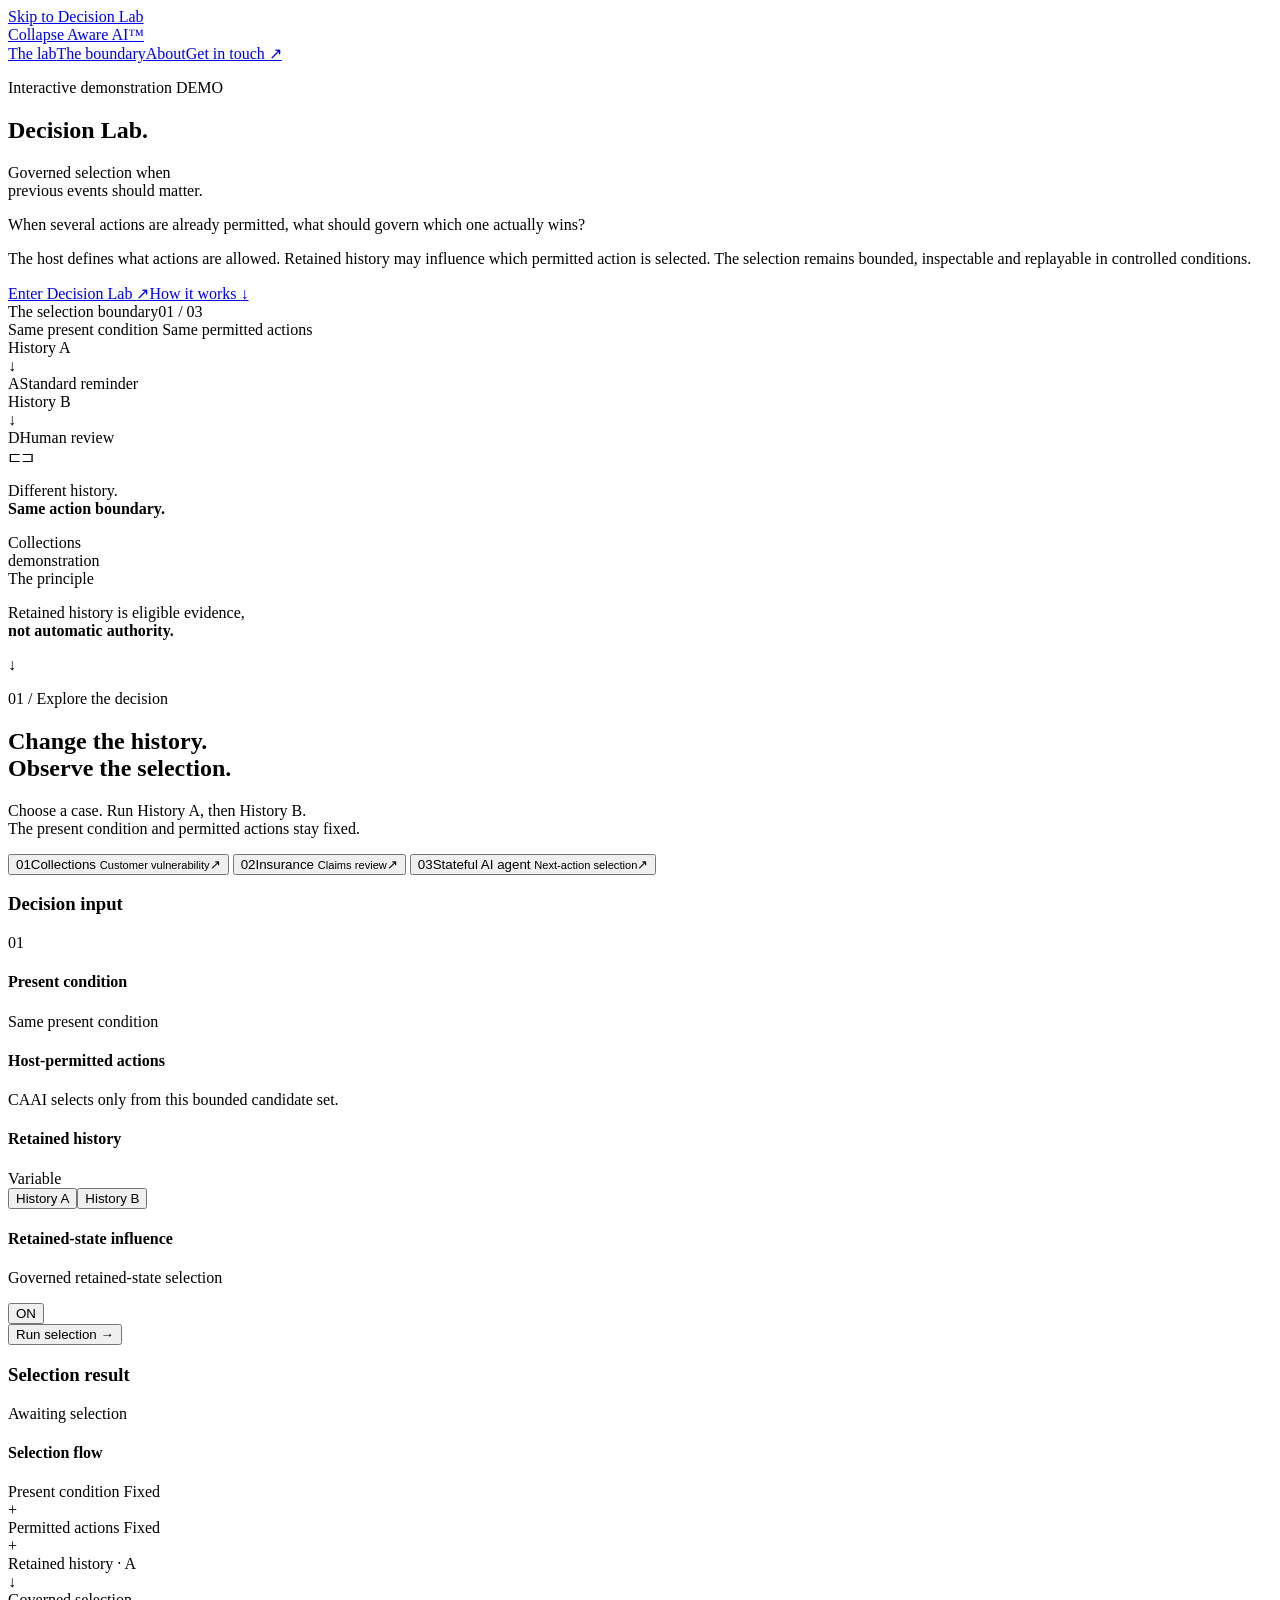
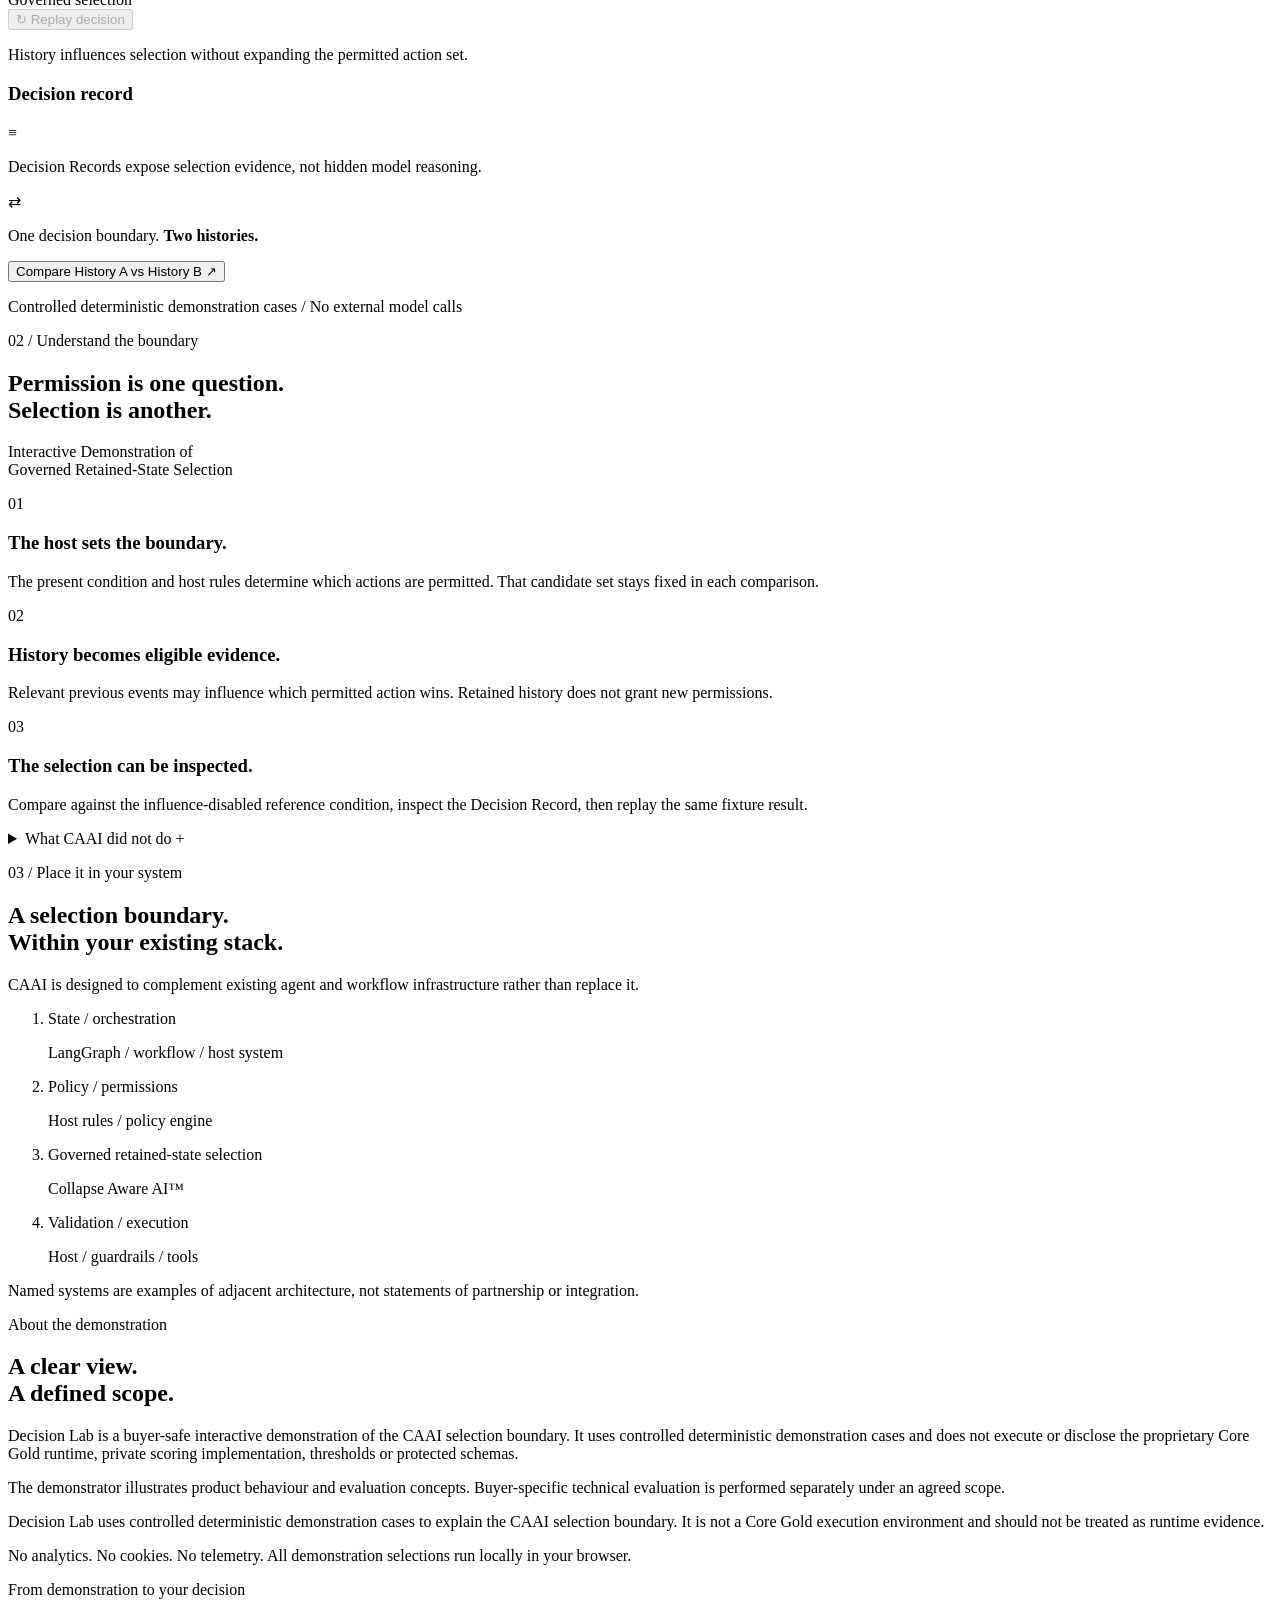
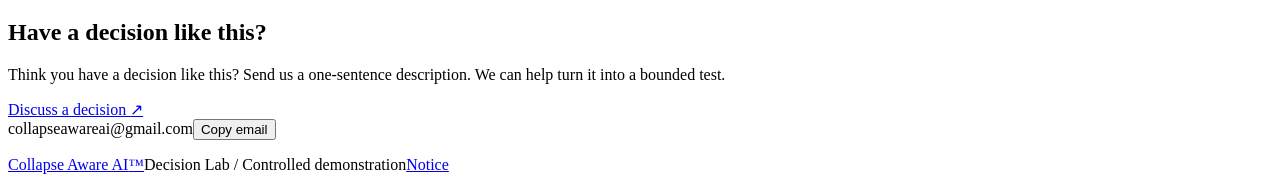
==== index.html @ 429e1673 "Add Decision Lab interface" ====
<!doctype html>
<html lang="en">
<head>
  <meta charset="utf-8">
  <meta name="viewport" content="width=device-width, initial-scale=1">
  <meta name="theme-color" content="#0b121b">
  <meta name="description" content="Explore how retained history can influence selection within the same permitted actions. A controlled, interactive demonstration by Collapse Aware AI™.">
  <meta property="og:title" content="Collapse Aware AI™ — Decision Lab">
  <meta property="og:description" content="Same present condition. Same permitted actions. Different retained history. Explore the selection boundary.">
  <meta property="og:type" content="website">
  <title>Decision Lab — Collapse Aware AI™</title>
  <link rel="stylesheet" href="./styles.css">
  <script defer src="./app.js"></script>
</head>
<body>
  <a class="skip-link" href="#lab">Skip to Decision Lab</a>
  <header class="site-header wrap">
    <a class="brand" href="#top" aria-label="Collapse Aware AI home"><span class="brand-mark" aria-hidden="true"><i></i><i></i><i></i></span>Collapse Aware AI<span class="trademark">™</span></a>
    <nav aria-label="Main navigation"><a href="#lab">The lab</a><a href="#how-it-works">The boundary</a><a href="#about">About</a><a class="nav-contact" href="#discuss">Get in touch <span aria-hidden="true">↗</span></a></nav>
  </header>
  <main id="top">
    <section class="hero wrap" aria-labelledby="hero-title">
      <div class="hero-copy">
        <p class="eyebrow"><span class="small-line"></span> Interactive demonstration <span class="demo-tag">DEMO</span></p>
        <h1 id="hero-title">Decision Lab<span class="title-dot">.</span></h1>
        <p class="hero-subtitle">Governed selection when<br class="desktop-break"> previous events should matter.</p>
        <p class="hero-question">When several actions are already permitted, what should govern which one actually wins?</p>
        <p class="hero-description">The host defines what actions are allowed. Retained history may influence which permitted action is selected. The selection remains bounded, inspectable and replayable in controlled conditions.</p>
        <div class="hero-actions"><a class="button primary" href="#lab">Enter Decision Lab <span aria-hidden="true">↗</span></a><a class="text-link" href="#how-it-works">How it works <span aria-hidden="true">↓</span></a></div>
      </div>
      <div class="hero-diagram" aria-label="Same present condition and same permitted actions, with different histories, can lead to different governed selections.">
        <div class="diagram-heading"><span class="eyebrow">The selection boundary</span><span class="diagram-index">01 / 03</span></div>
        <div class="fixed-inputs"><span><i class="dot cyan"></i> Same present condition</span><span><i class="dot cyan"></i> Same permitted actions</span></div>
        <div class="diagram-connector" aria-hidden="true"></div>
        <div class="diagram-branches">
          <div><span class="micro">History A</span><div class="history-lines" aria-hidden="true"><i></i><i></i><i></i></div><span class="branch-down" aria-hidden="true">↓</span><div class="diagram-action"><span>A</span>Standard reminder</div></div>
          <div><span class="micro gold-text">History B</span><div class="history-lines gold-lines" aria-hidden="true"><i></i><i></i><i></i></div><span class="branch-down" aria-hidden="true">↓</span><div class="diagram-action selected"><span>D</span>Human review</div></div>
        </div>
        <div class="diagram-footer"><span class="boundary-icon" aria-hidden="true">⊏⊐</span><p>Different history.<br><strong>Same action boundary.</strong></p><span class="micro">Collections<br>demonstration</span></div>
      </div>
    </section>
    <div class="principle wrap"><span class="micro">The principle</span><p>Retained history is eligible evidence,<br class="mobile-only"> <strong>not automatic authority.</strong></p><span aria-hidden="true">↓</span></div>

    <section id="lab" class="lab-section wrap" aria-labelledby="lab-title">
      <div class="section-heading"><div><p class="eyebrow">01 / Explore the decision</p><h2 id="lab-title">Change the history.<br>Observe the selection.</h2></div><p>Choose a case. Run History A, then History B.<br>The present condition and permitted actions stay fixed.</p></div>
      <noscript><p class="notice">Enable JavaScript to run the controlled demonstration cases. The explanation below remains available.</p></noscript>
      <div class="scenario-tabs" role="tablist" aria-label="Decision scenario">
        <button role="tab" id="tab-collections" aria-selected="true" aria-controls="scenario-panel" tabindex="0" data-scenario="collections"><span class="tab-index">01</span><span>Collections <small>Customer vulnerability</small></span><span class="tab-arrow" aria-hidden="true">↗</span></button>
        <button role="tab" id="tab-insurance" aria-selected="false" aria-controls="scenario-panel" tabindex="-1" data-scenario="insurance"><span class="tab-index">02</span><span>Insurance <small>Claims review</small></span><span class="tab-arrow" aria-hidden="true">↗</span></button>
        <button role="tab" id="tab-agent" aria-selected="false" aria-controls="scenario-panel" tabindex="-1" data-scenario="agent"><span class="tab-index">03</span><span>Stateful AI agent <small>Next-action selection</small></span><span class="tab-arrow" aria-hidden="true">↗</span></button>
      </div>
      <div id="scenario-panel" role="tabpanel" aria-labelledby="tab-collections" tabindex="0">
        <div class="lab-grid">
          <section class="panel input-panel" aria-labelledby="input-heading">
            <div class="panel-top"><h3 id="input-heading">Decision input</h3><span class="micro">01</span></div>
            <div class="input-content">
              <div class="label-row"><h4>Present condition</h4><span class="badge">Same present condition</span></div>
              <p id="present-condition" class="present-card"></p>
              <h4>Host-permitted actions</h4><ol id="candidate-list" class="candidate-list"></ol>
              <p class="field-note">CAAI selects only from this bounded candidate set.</p>
              <div class="history-heading"><h4>Retained history</h4><span class="micro">Variable</span></div>
              <div class="history-control" role="group" aria-label="Retained history"><button id="history-a" aria-pressed="true" data-history="A">History A</button><button id="history-b" aria-pressed="false" data-history="B">History B</button></div>
              <ul id="history-factors" class="factor-list"></ul>
              <div class="influence-control"><div><h4 id="influence-label">Retained-state influence</h4><p id="influence-description">Governed retained-state selection</p></div><button id="influence-toggle" class="switch" role="switch" aria-checked="true" aria-labelledby="influence-label" aria-describedby="influence-description"><span class="switch-word">ON</span><span class="switch-knob" aria-hidden="true"></span></button></div>
              <button class="button primary run-button" id="run-selection">Run selection <span aria-hidden="true">→</span></button>
            </div>
          </section>
          <section class="panel result-panel" aria-labelledby="result-heading">
            <div class="panel-top"><h3 id="result-heading">Selection result</h3><span id="result-badge" class="badge">Awaiting selection</span></div>
            <div id="result-content"></div>
            <div class="selection-flow"><h4>Selection flow</h4><div class="flow-input"><i class="dot cyan"></i>Present condition <span class="micro">Fixed</span></div><div class="flow-plus" aria-hidden="true">+</div><div class="flow-input"><i class="dot cyan"></i>Permitted actions <span class="micro">Fixed</span></div><div class="flow-plus" aria-hidden="true">+</div><div class="flow-input variable"><i class="dot gold"></i><span id="flow-history">Retained history · A</span></div><div class="flow-down" aria-hidden="true">↓</div><div id="flow-output" class="flow-output">Governed selection</div></div>
            <div class="result-actions"><button id="replay-decision" class="button secondary" disabled><span aria-hidden="true">↻</span> Replay decision</button><span id="replay-match" class="replay-message" role="status"></span></div>
            <p class="panel-footnote">History influences selection without expanding the permitted action set.</p>
          </section>
          <section class="panel record-panel" aria-labelledby="record-heading"><div class="panel-top"><h3 id="record-heading">Decision record</h3><span class="record-symbol" aria-hidden="true">≡</span></div><div id="record-content"></div><p class="record-note">Decision Records expose selection evidence, not hidden model reasoning.</p></section>
        </div>
        <div class="comparison-invitation"><div><span class="comparison-icon" aria-hidden="true">⇄</span><p>One decision boundary. <strong>Two histories.</strong></p></div><button id="compare-toggle" class="button secondary" aria-expanded="false" aria-controls="comparison">Compare History A vs History B <span aria-hidden="true">↗</span></button></div>
        <section id="comparison" class="comparison" aria-labelledby="comparison-title" hidden></section>
      </div>
      <p class="lab-caption"><span class="dot cyan" aria-hidden="true"></span> Controlled deterministic demonstration cases <span class="caption-divider" aria-hidden="true">/</span> No external model calls</p>
      <p id="selection-announcement" class="sr-only" role="status" aria-live="polite" aria-atomic="true"></p>
    </section>

    <section id="how-it-works" class="explanation wrap" aria-labelledby="how-title">
      <div class="section-heading"><div><p class="eyebrow">02 / Understand the boundary</p><h2 id="how-title">Permission is one question.<br>Selection is another.</h2></div><p>Interactive Demonstration of<br>Governed Retained-State Selection</p></div>
      <div class="explanation-grid"><article><span class="step-number">01</span><h3>The host sets the boundary.</h3><p>The present condition and host rules determine which actions are permitted. That candidate set stays fixed in each comparison.</p></article><article><span class="step-number">02</span><h3>History becomes eligible evidence.</h3><p>Relevant previous events may influence which permitted action wins. Retained history does not grant new permissions.</p></article><article><span class="step-number">03</span><h3>The selection can be inspected.</h3><p>Compare against the influence-disabled reference condition, inspect the Decision Record, then replay the same fixture result.</p></article></div>
      <details class="did-not"><summary>What CAAI did not do <span aria-hidden="true">+</span></summary><ul><li>It did not invent new candidate actions.</li><li>It did not expand the host's permitted-action boundary.</li><li>It did not retrain the underlying model.</li><li>It did not treat retained history as automatic authority.</li><li>It did not require an external model call to perform this demonstration selection.</li><li>It did not expose proprietary scoring implementation.</li></ul></details>
    </section>
    <section class="stack-section wrap" aria-labelledby="stack-title"><div class="section-heading"><div><p class="eyebrow">03 / Place it in your system</p><h2 id="stack-title">A selection boundary.<br>Within your existing stack.</h2></div><p>CAAI is designed to complement existing agent and workflow infrastructure rather than replace it.</p></div><ol class="stack-flow"><li><span class="micro">State / orchestration</span><p>LangGraph / workflow / host system</p></li><li><span class="micro">Policy / permissions</span><p>Host rules / policy engine</p></li><li class="caai-layer"><span class="micro">Governed retained-state selection</span><p>Collapse Aware AI™</p></li><li><span class="micro">Validation / execution</span><p>Host / guardrails / tools</p></li></ol><p class="field-note">Named systems are examples of adjacent architecture, not statements of partnership or integration.</p></section>
    <section id="about" class="about wrap" aria-labelledby="about-title"><div><p class="eyebrow">About the demonstration</p><h2 id="about-title">A clear view.<br>A defined scope.</h2></div><div class="about-copy"><p>Decision Lab is a buyer-safe interactive demonstration of the CAAI selection boundary. It uses controlled deterministic demonstration cases and does not execute or disclose the proprietary Core Gold runtime, private scoring implementation, thresholds or protected schemas.</p><p>The demonstrator illustrates product behaviour and evaluation concepts. Buyer-specific technical evaluation is performed separately under an agreed scope.</p><p>Decision Lab uses controlled deterministic demonstration cases to explain the CAAI selection boundary. It is not a Core Gold execution environment and should not be treated as runtime evidence.</p><p class="privacy-note">No analytics. No cookies. No telemetry. All demonstration selections run locally in your browser.</p></div></section>
    <section id="discuss" class="cta wrap" aria-labelledby="cta-title"><p class="eyebrow">From demonstration to your decision</p><h2 id="cta-title">Have a decision like this?</h2><p>Think you have a decision like this? Send us a one-sentence description. We can help turn it into a bounded test.</p><a id="discuss-decision" class="button primary" href="mailto:collapseawareai@gmail.com?subject=Retained-State%20Decision%20Review&amp;body=Hello%2C%0A%0AWe%20have%20a%20decision%20workflow%20that%20may%20be%20relevant.%0A%0AIn%20one%20sentence%2C%20the%20decision%20is%3A%0A%5Bbrief%20description%5D%0A%0AIf%20useful%2C%20we%20can%20provide%20the%20permitted%20actions%20and%20relevant%20history%20next.%0A%0ARegards%2C%0A">Discuss a decision <span aria-hidden="true">↗</span></a><div class="email-fallback"><span id="email-address" tabindex="0">collapseawareai@gmail.com</span><button id="copy-email">Copy email</button></div><p id="copy-status" class="copy-status" role="status"></p></section>
  </main>
  <footer class="wrap"><a class="brand" href="#top">Collapse Aware AI<span class="trademark">™</span></a><span>Decision Lab / Controlled demonstration</span><a href="./LICENSE_OR_NOTICE.md">Notice</a></footer>
</body>
</html>
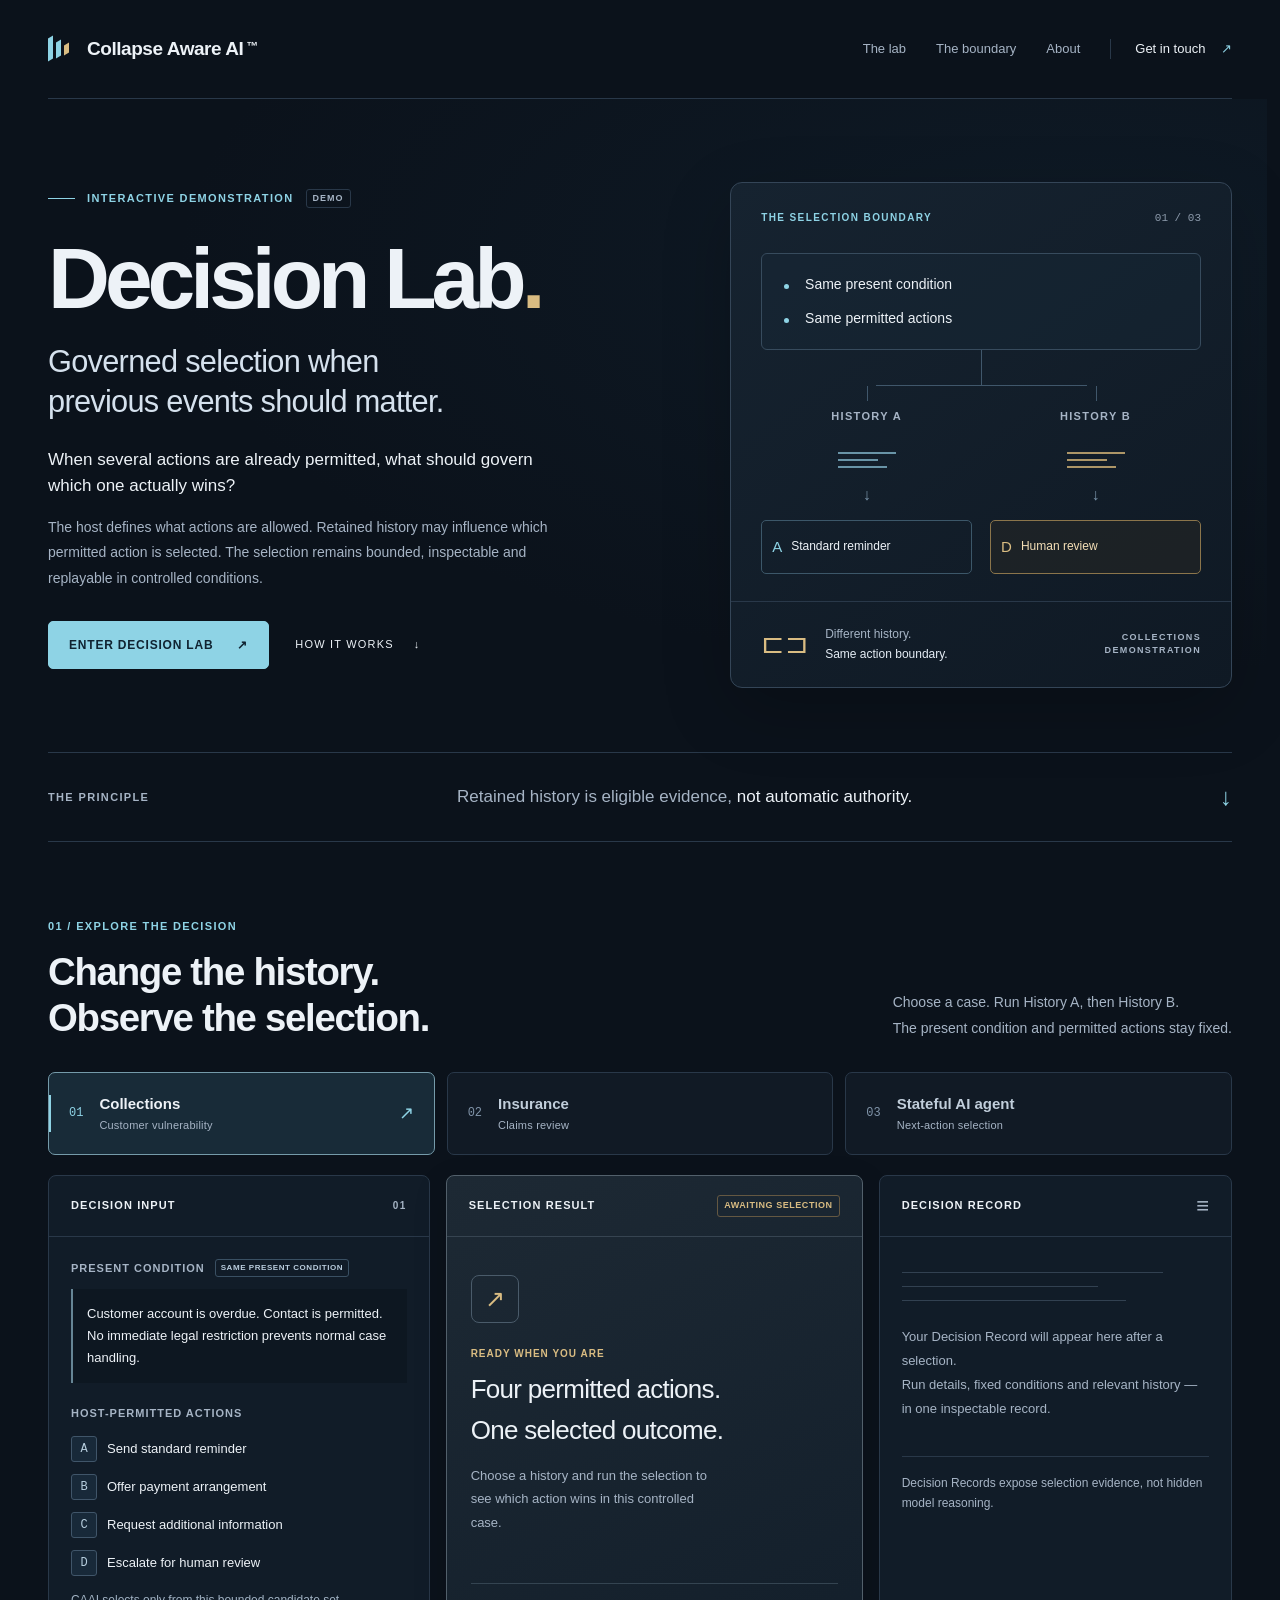
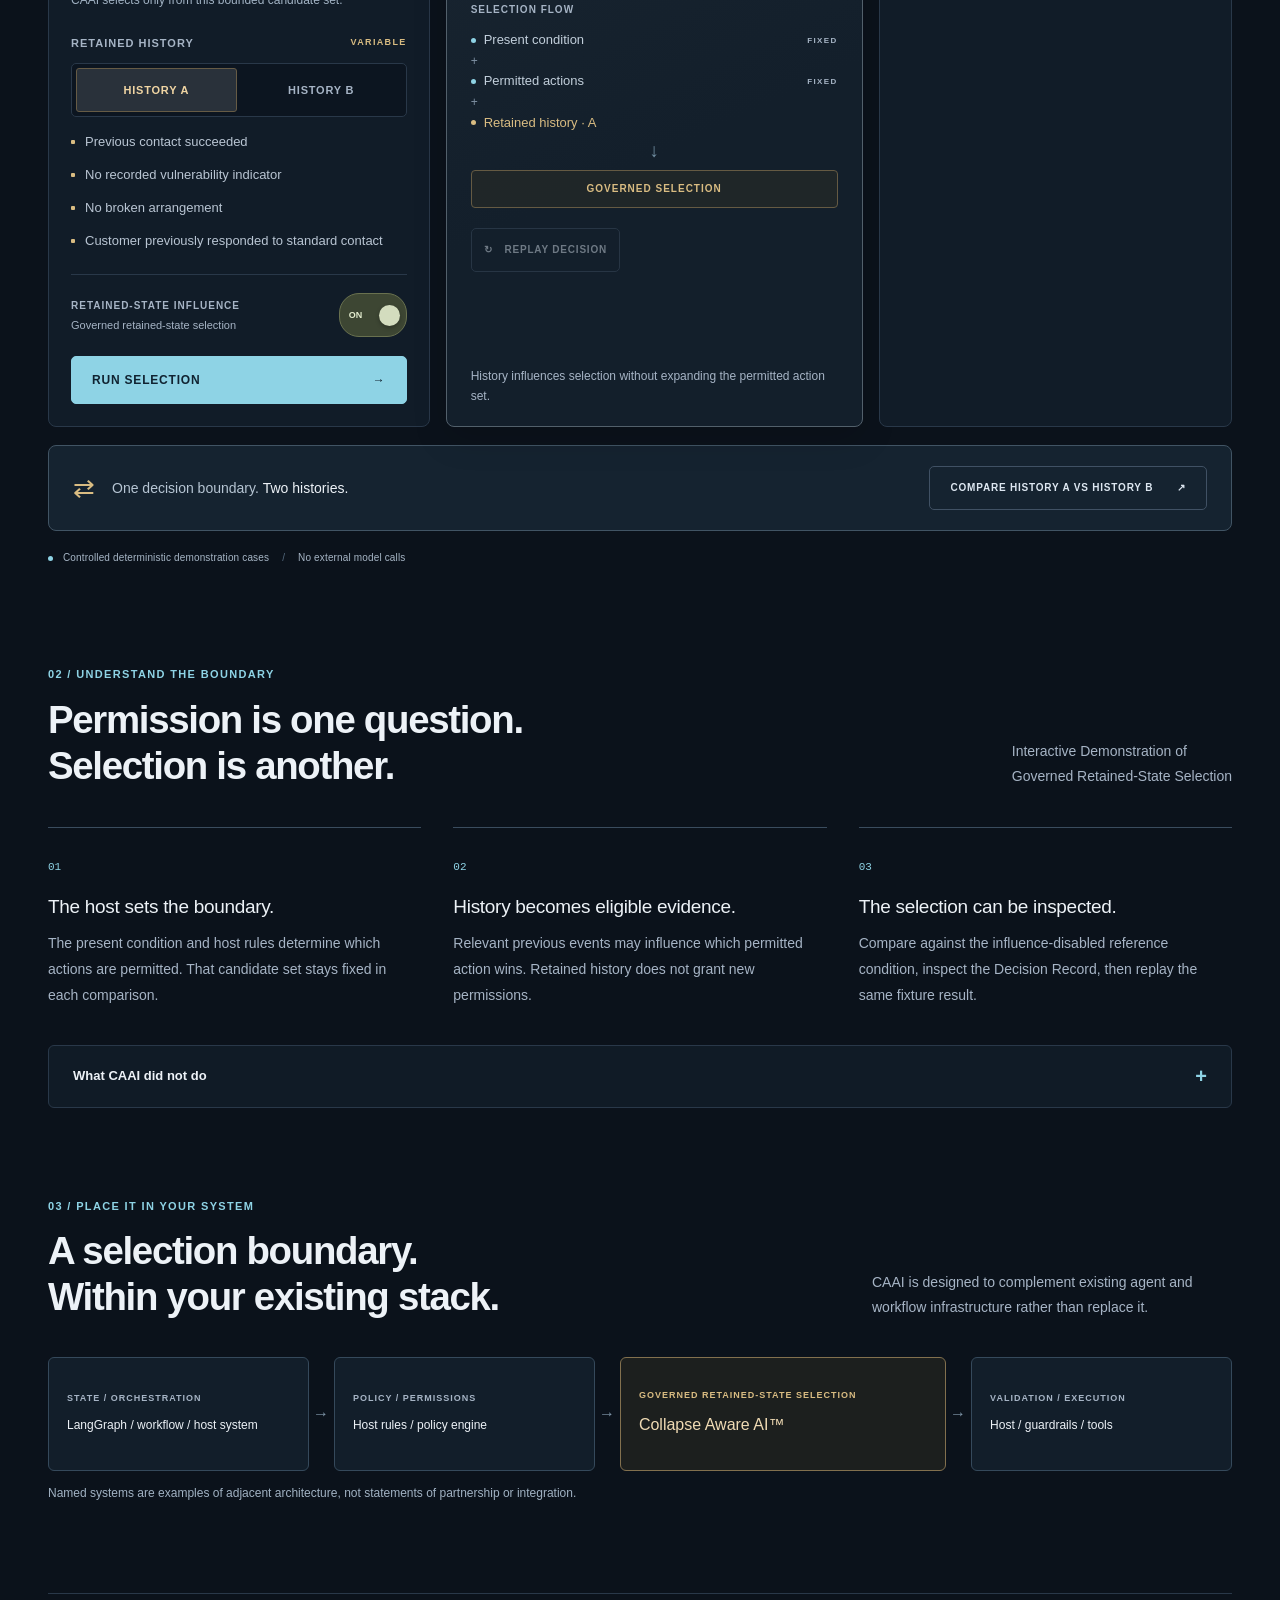
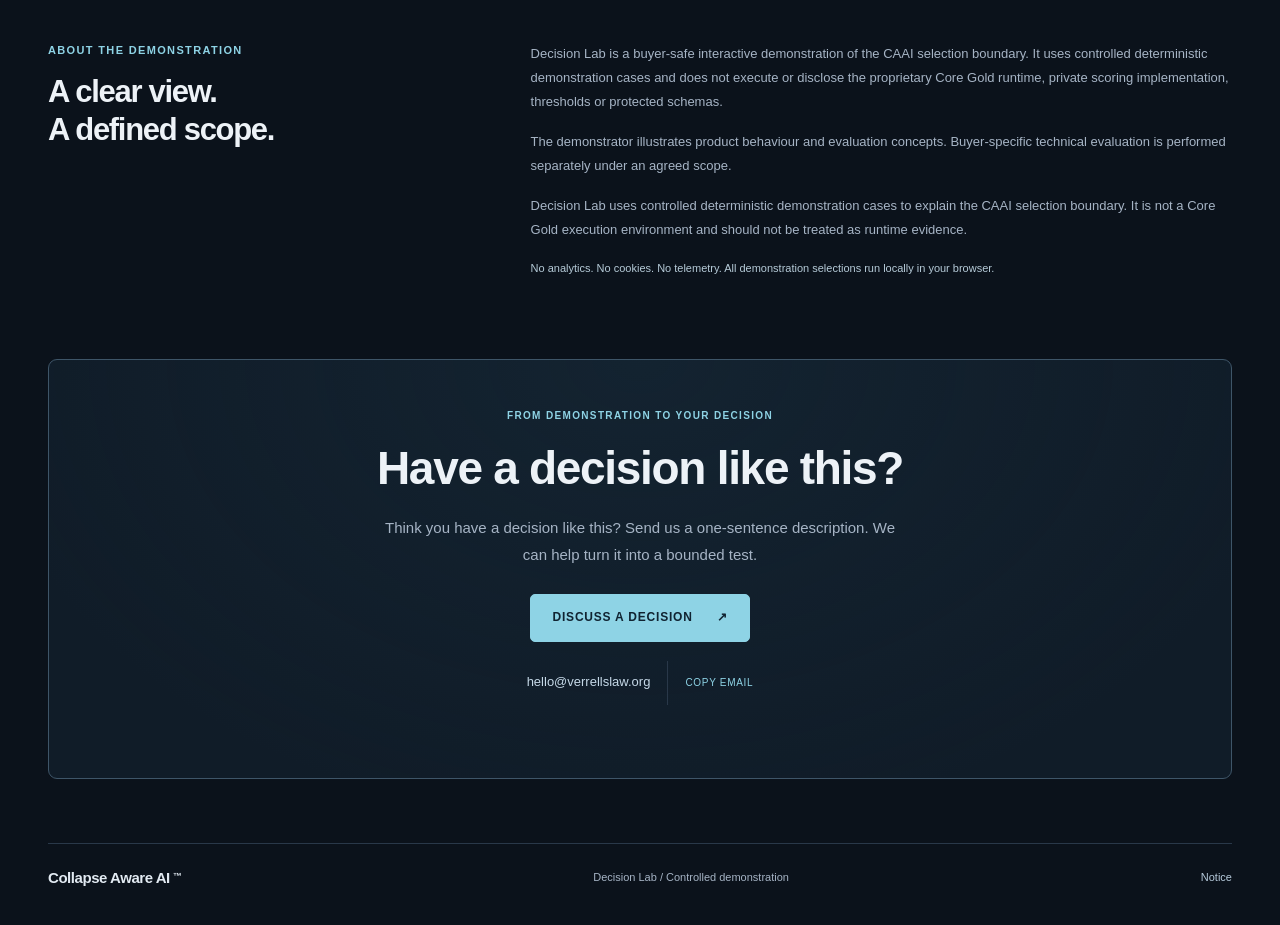
==== commit c803b3aa: "Update public CAAI contact details" ====
--- a/index.html
+++ b/index.html
@@ -88,7 +88,7 @@
     </section>
     <section class="stack-section wrap" aria-labelledby="stack-title"><div class="section-heading"><div><p class="eyebrow">03 / Place it in your system</p><h2 id="stack-title">A selection boundary.<br>Within your existing stack.</h2></div><p>CAAI is designed to complement existing agent and workflow infrastructure rather than replace it.</p></div><ol class="stack-flow"><li><span class="micro">State / orchestration</span><p>LangGraph / workflow / host system</p></li><li><span class="micro">Policy / permissions</span><p>Host rules / policy engine</p></li><li class="caai-layer"><span class="micro">Governed retained-state selection</span><p>Collapse Aware AI™</p></li><li><span class="micro">Validation / execution</span><p>Host / guardrails / tools</p></li></ol><p class="field-note">Named systems are examples of adjacent architecture, not statements of partnership or integration.</p></section>
     <section id="about" class="about wrap" aria-labelledby="about-title"><div><p class="eyebrow">About the demonstration</p><h2 id="about-title">A clear view.<br>A defined scope.</h2></div><div class="about-copy"><p>Decision Lab is a buyer-safe interactive demonstration of the CAAI selection boundary. It uses controlled deterministic demonstration cases and does not execute or disclose the proprietary Core Gold runtime, private scoring implementation, thresholds or protected schemas.</p><p>The demonstrator illustrates product behaviour and evaluation concepts. Buyer-specific technical evaluation is performed separately under an agreed scope.</p><p>Decision Lab uses controlled deterministic demonstration cases to explain the CAAI selection boundary. It is not a Core Gold execution environment and should not be treated as runtime evidence.</p><p class="privacy-note">No analytics. No cookies. No telemetry. All demonstration selections run locally in your browser.</p></div></section>
-    <section id="discuss" class="cta wrap" aria-labelledby="cta-title"><p class="eyebrow">From demonstration to your decision</p><h2 id="cta-title">Have a decision like this?</h2><p>Think you have a decision like this? Send us a one-sentence description. We can help turn it into a bounded test.</p><a id="discuss-decision" class="button primary" href="mailto:collapseawareai@gmail.com?subject=Retained-State%20Decision%20Review&amp;body=Hello%2C%0A%0AWe%20have%20a%20decision%20workflow%20that%20may%20be%20relevant.%0A%0AIn%20one%20sentence%2C%20the%20decision%20is%3A%0A%5Bbrief%20description%5D%0A%0AIf%20useful%2C%20we%20can%20provide%20the%20permitted%20actions%20and%20relevant%20history%20next.%0A%0ARegards%2C%0A">Discuss a decision <span aria-hidden="true">↗</span></a><div class="email-fallback"><span id="email-address" tabindex="0">collapseawareai@gmail.com</span><button id="copy-email">Copy email</button></div><p id="copy-status" class="copy-status" role="status"></p></section>
+    <section id="discuss" class="cta wrap" aria-labelledby="cta-title"><p class="eyebrow">From demonstration to your decision</p><h2 id="cta-title">Have a decision like this?</h2><p>Think you have a decision like this? Send us a one-sentence description. We can help turn it into a bounded test.</p><a id="discuss-decision" class="button primary" href="mailto:hello@verrellslaw.org?subject=Retained-State%20Decision%20Review&amp;body=Hello%2C%0A%0AWe%20have%20a%20decision%20workflow%20that%20may%20be%20relevant.%0A%0AIn%20one%20sentence%2C%20the%20decision%20is%3A%0A%5Bbrief%20description%5D%0A%0AIf%20useful%2C%20we%20can%20provide%20the%20permitted%20actions%20and%20relevant%20history%20next.%0A%0ARegards%2C%0A">Discuss a decision <span aria-hidden="true">↗</span></a><div class="email-fallback"><span id="email-address" tabindex="0">hello@verrellslaw.org</span><button id="copy-email">Copy email</button></div><p id="copy-status" class="copy-status" role="status"></p></section>
   </main>
   <footer class="wrap"><a class="brand" href="#top">Collapse Aware AI<span class="trademark">™</span></a><span>Decision Lab / Controlled demonstration</span><a href="./LICENSE_OR_NOTICE.md">Notice</a></footer>
 </body>
--- a/styles.css
+++ b/styles.css
@@ -0,0 +1,2591 @@
+:root {
+  color-scheme:dark;
+  --bg:#0b121b;
+  --panel:#111c28;
+  --panel-2:#152231;
+  --ink:#edf2f7;
+  --muted:#a6b4c5;
+  --line:#293849;
+  --cyan:#8ed3e5;
+  --gold:#d9bc82;
+  --green:#a2d5b3;
+  --radius:12px;
+  --font:-apple-system,BlinkMacSystemFont,"Segoe UI",sans-serif
+}
+
+* {
+  box-sizing:border-box
+}
+
+html {
+  scroll-behavior:smooth;
+  scroll-padding-top:28px
+}
+
+body {
+  margin:0;
+  background:var(--bg);
+  color:var(--ink);
+  font:16px/1.6 var(--font);
+  -webkit-font-smoothing:antialiased
+}
+
+a {
+  color:inherit;
+  text-decoration:none
+}
+
+button {
+  font:inherit;
+  color:inherit;
+  cursor:pointer
+}
+
+button,a,input,summary {
+  touch-action:manipulation
+}
+
+button {
+  border:0
+}
+
+button:disabled {
+  cursor:not-allowed;
+  opacity:.45
+}
+
+button:not(:disabled),a,summary {
+  transition:background .18s,border-color .18s,transform .18s,color .18s
+}
+
+button:focus-visible,a:focus-visible,summary:focus-visible,[tabindex]:focus-visible {
+  outline:3px solid var(--cyan);
+  outline-offset:5px
+}
+
+h1,h2,h3,h4,p {
+  margin:0
+}
+
+h2 {
+  font-size:clamp(28px,3vw,40px);
+  font-weight:550;
+  letter-spacing:-1.3px;
+  line-height:1.2
+}
+
+h3 {
+  font-weight:600
+}
+
+h4,.micro,.eyebrow {
+  font-size:11px;
+  line-height:1.5;
+  font-weight:650;
+  text-transform:uppercase;
+  letter-spacing:1.35px
+}
+
+h4 {
+  color:var(--muted);
+  letter-spacing:1px;
+  font-size:11px
+}
+
+.wrap {
+  width:min(1400px,calc(100% - 96px));
+  margin-inline:auto
+}
+
+.muted {
+  color:var(--muted)
+}
+
+.gold-text {
+  color:var(--gold)
+}
+
+.eyebrow {
+  color:var(--cyan);
+  display:flex;
+  gap:12px;
+  align-items:center
+}
+
+.micro {
+  color:var(--muted)
+}
+
+.sr-only {
+  position:absolute;
+  width:1px;
+  height:1px;
+  padding:0;
+  margin:-1px;
+  overflow:hidden;
+  clip:rect(0,0,0,0);
+  white-space:nowrap;
+  border:0
+}
+
+.skip-link {
+  position:fixed;
+  top:-100px;
+  left:20px;
+  z-index:10;
+  background:var(--cyan);
+  color:var(--bg);
+  padding:12px 20px
+}
+
+.skip-link:focus {
+  top:12px
+}
+
+[hidden] {
+  display:none!important
+}
+
+.site-header {
+  height:99px;
+  display:flex;
+  align-items:center;
+  justify-content:space-between;
+  border-bottom:1px solid var(--line)
+}
+
+.brand {
+  font-size:19px;
+  font-weight:620;
+  display:inline-flex;
+  align-items:center;
+  gap:10px;
+  letter-spacing:-.45px
+}
+
+.trademark {
+  font-size:12px;
+  margin-left:-7px;
+  align-self:flex-start;
+  margin-top:3px
+}
+
+.brand-mark {
+  width:25px;
+  height:26px;
+  display:flex;
+  gap:3px;
+  align-items:center;
+  margin-right:4px
+}
+
+.brand-mark i {
+  height:23px;
+  width:5px;
+  background:var(--cyan);
+  transform:skewY(-30deg)
+}
+
+.brand-mark i:nth-child(2) {
+  height:16px
+}
+
+.brand-mark i:nth-child(3) {
+  height:10px;
+  background:var(--gold)
+}
+
+nav {
+  display:flex;
+  gap:30px;
+  align-items:center;
+  font-size:13px;
+  color:var(--muted)
+}
+
+nav a:hover {
+  color:var(--ink)
+}
+
+.nav-contact {
+  color:var(--ink);
+  padding-left:24px;
+  border-left:1px solid var(--line)
+}
+
+.nav-contact span {
+  margin-left:12px;
+  color:var(--cyan)
+}
+
+.hero {
+  display:grid;
+  grid-template-columns:1.2fr 1fr;
+  gap:80px;
+  align-items:center;
+  padding-top:77px;
+  padding-bottom:70px;
+  position:relative
+}
+
+.hero:before {
+  content:"";
+  position:absolute;
+  z-index:-1;
+  inset:0 -35px;
+  background:radial-gradient(ellipse at 85% 25%,#19334740,transparent 60%)
+}
+
+.small-line {
+  height:1px;
+  width:27px;
+  background:var(--cyan)
+}
+
+.demo-tag {
+  font-size:9px;
+  letter-spacing:1px;
+  padding:2px 6px;
+  color:var(--muted);
+  border:1px solid var(--line);
+  border-radius:3px
+}
+
+h1 {
+  font-size:clamp(60px,6.7vw,93px);
+  line-height:1.05;
+  letter-spacing:-5px;
+  font-weight:560;
+  margin:25px 0 19px
+}
+
+.title-dot {
+  color:var(--gold)
+}
+
+.hero-subtitle {
+  font-size:clamp(23px,2.4vw,32px);
+  line-height:1.3;
+  letter-spacing:-.7px;
+  color:#d5e1ed
+}
+
+.hero-question {
+  margin-top:25px;
+  max-width:530px;
+  font-size:17px;
+  line-height:1.55
+}
+
+.hero-description {
+  margin-top:15px;
+  color:var(--muted);
+  max-width:540px;
+  font-size:14px;
+  line-height:1.85
+}
+
+.hero-actions {
+  display:flex;
+  align-items:center;
+  gap:26px;
+  margin-top:29px
+}
+
+.button {
+  display:inline-flex;
+  align-items:center;
+  justify-content:center;
+  gap:24px;
+  min-height:48px;
+  padding:13px 20px;
+  border-radius:5px;
+  font-size:12px;
+  font-weight:650;
+  letter-spacing:.8px;
+  text-transform:uppercase
+}
+
+.primary {
+  background:var(--cyan);
+  color:#102331;
+  border:1px solid var(--cyan)
+}
+
+.primary:hover {
+  background:#b3e5ef;
+  transform:translateY(-1px)
+}
+
+.secondary {
+  background:transparent;
+  border:1px solid #405164;
+  color:#dde7f1
+}
+
+.secondary:not(:disabled):hover {
+  background:#203043;
+  border-color:var(--cyan)
+}
+
+.text-link {
+  font-size:11px;
+  text-transform:uppercase;
+  letter-spacing:1.2px;
+  display:flex;
+  align-items:center;
+  gap:20px
+}
+
+.text-link:hover {
+  color:var(--cyan)
+}
+
+.hero-diagram {
+  border:1px solid #344557;
+  border-radius:var(--radius);
+  background:linear-gradient(145deg,#162330,#0f1924);
+  box-shadow:0 22px 70px #0003;
+  position:relative;
+  padding:27px 30px 0;
+  transform:translateY(6px)
+}
+
+.diagram-heading {
+  display:flex;
+  justify-content:space-between;
+  align-items:center;
+  margin-bottom:28px
+}
+
+.diagram-heading .eyebrow {
+  font-size:10px;
+  letter-spacing:1.4px
+}
+
+.diagram-index {
+  font:11px ui-monospace,monospace;
+  color:#8c9aab
+}
+
+.fixed-inputs {
+  display:grid;
+  gap:12px;
+  border:1px solid #374b5d;
+  padding:19px 22px;
+  background:#172a3866;
+  border-radius:6px;
+  font-size:14px
+}
+
+.dot {
+  display:inline-block;
+  width:5px;
+  height:5px;
+  border-radius:50%;
+  flex-shrink:0
+}
+
+.dot.cyan {
+  background:var(--cyan)
+}
+
+.dot.gold {
+  background:var(--gold)
+}
+
+.fixed-inputs .dot {
+  margin-right:12px
+}
+
+.diagram-connector {
+  height:36px;
+  width:1px;
+  background:#40576b;
+  margin:auto;
+  position:relative
+}
+
+.diagram-connector:after {
+  content:"";
+  position:absolute;
+  bottom:0;
+  left:-105px;
+  width:211px;
+  height:1px;
+  background:#40576b
+}
+
+.diagram-branches {
+  display:grid;
+  grid-template-columns:1fr 1fr;
+  gap:18px;
+  text-align:center
+}
+
+.diagram-branches>div {
+  padding-top:16px;
+  position:relative
+}
+
+.diagram-branches>div:before {
+  content:"";
+  height:15px;
+  width:1px;
+  background:#40576b;
+  position:absolute;
+  left:50%;
+  top:0
+}
+
+.history-lines {
+  margin:14px auto 0;
+  display:grid;
+  gap:5px;
+  width:58px;
+  height:37px;
+  align-content:center
+}
+
+.history-lines i {
+  height:2px;
+  background:#6994a7;
+  display:block
+}
+
+.history-lines i:nth-child(2) {
+  width:70%
+}
+
+.history-lines i:last-child {
+  width:85%
+}
+
+.gold-lines i {
+  background:#ad9667
+}
+
+.branch-down {
+  display:block;
+  color:#7b95ab;
+  margin:4px 0 12px
+}
+
+.diagram-action {
+  font-size:12px;
+  text-align:left;
+  display:flex;
+  align-items:center;
+  gap:9px;
+  padding:14px 10px;
+  border:1px solid #3c5769;
+  border-radius:5px;
+  white-space:nowrap
+}
+
+.diagram-action>span {
+  font-size:15px;
+  color:var(--cyan)
+}
+
+.diagram-action.selected {
+  border-color:#8b754b;
+  background:#2f2c2366;
+  color:#f3deb6
+}
+
+.diagram-action.selected>span {
+  color:var(--gold)
+}
+
+.diagram-footer {
+  border-top:1px solid var(--line);
+  margin:27px -30px 0;
+  padding:20px 30px;
+  display:flex;
+  gap:16px;
+  align-items:center;
+  font-size:12px;
+  color:var(--muted)
+}
+
+.diagram-footer p {
+  line-height:1.7
+}
+
+.diagram-footer strong {
+  color:#e5edf5;
+  font-weight:500
+}
+
+.diagram-footer .micro {
+  margin-left:auto;
+  font-size:9px;
+  text-align:right
+}
+
+.boundary-icon {
+  font-size:28px;
+  letter-spacing:1px;
+  color:var(--gold)
+}
+
+.principle {
+  border-top:1px solid var(--line);
+  border-bottom:1px solid var(--line);
+  padding:25px 0;
+  display:flex;
+  justify-content:space-between;
+  align-items:center;
+  gap:20px
+}
+
+.principle p {
+  color:var(--muted);
+  font-size:17px
+}
+
+.principle strong {
+  color:var(--ink);
+  font-weight:500
+}
+
+.principle>span:last-child {
+  color:var(--cyan);
+  font-size:24px
+}
+
+.mobile-only {
+  display:none
+}
+
+.lab-section {
+  padding-top:76px
+}
+
+.section-heading {
+  display:flex;
+  align-items:flex-end;
+  justify-content:space-between;
+  gap:35px;
+  margin-bottom:31px
+}
+
+.section-heading .eyebrow {
+  margin-bottom:14px
+}
+
+.section-heading>p {
+  color:var(--muted);
+  font-size:14px;
+  max-width:360px;
+  line-height:1.8
+}
+
+.scenario-tabs {
+  display:grid;
+  grid-template-columns:repeat(3,1fr);
+  gap:12px;
+  margin-bottom:20px
+}
+
+.scenario-tabs button {
+  display:flex;
+  gap:16px;
+  align-items:center;
+  text-align:left;
+  border:1px solid var(--line);
+  background:#111a25;
+  padding:18px 20px;
+  border-radius:7px;
+  min-height:83px;
+  color:#c1cedb;
+  position:relative
+}
+
+.scenario-tabs button[aria-selected=true] {
+  border-color:#759baa;
+  background:#182b38;
+  color:var(--ink)
+}
+
+.scenario-tabs button[aria-selected=true]:before {
+  content:"";
+  position:absolute;
+  left:0;
+  top:22px;
+  bottom:22px;
+  width:2px;
+  background:var(--cyan)
+}
+
+.scenario-tabs button:hover {
+  transform:translateY(-1px);
+  border-color:#759baa
+}
+
+.tab-index {
+  font:12px ui-monospace,monospace;
+  color:#8094a9
+}
+
+.scenario-tabs button[aria-selected=true] .tab-index {
+  color:var(--cyan)
+}
+
+.scenario-tabs small {
+  display:block;
+  font-size:11px;
+  letter-spacing:.2px;
+  color:var(--muted);
+  font-weight:400;
+  line-height:1.7
+}
+
+.scenario-tabs button>span:nth-child(2) {
+  font-size:15px;
+  font-weight:550
+}
+
+.tab-arrow {
+  margin-left:auto;
+  font-size:18px;
+  color:var(--cyan);
+  opacity:0
+}
+
+.scenario-tabs button[aria-selected=true] .tab-arrow {
+  opacity:1
+}
+
+.lab-grid {
+  display:grid;
+  grid-template-columns:1.08fr 1.18fr 1fr;
+  gap:16px;
+  align-items:stretch
+}
+
+.panel {
+  background:var(--panel);
+  border:1px solid var(--line);
+  border-radius:8px;
+  min-width:0;
+  overflow:hidden
+}
+
+.panel-top {
+  display:flex;
+  justify-content:space-between;
+  align-items:center;
+  border-bottom:1px solid var(--line);
+  padding:17px 22px;
+  min-height:61px;
+  gap:8px
+}
+
+.panel-top h3 {
+  font-size:11px;
+  text-transform:uppercase;
+  letter-spacing:1.1px
+}
+
+.panel-top .micro {
+  font-size:10px
+}
+
+.badge {
+  font-size:9px;
+  line-height:1.5;
+  font-weight:600;
+  letter-spacing:.55px;
+  text-transform:uppercase;
+  border:1px solid #3a5063;
+  padding:3px 6px;
+  border-radius:3px;
+  color:var(--cyan);
+  white-space:nowrap
+}
+
+.input-content {
+  padding:22px
+}
+
+.label-row {
+  display:flex;
+  align-items:center;
+  gap:10px;
+  flex-wrap:wrap
+}
+
+.label-row .badge {
+  font-size:8px;
+  padding:2px 5px;
+  color:#b9ccdd
+}
+
+.present-card {
+  font-size:13px;
+  line-height:1.7;
+  background:#0d1721;
+  border-left:2px solid #668595;
+  padding:14px;
+  margin:12px 0 22px
+}
+
+.candidate-list {
+  list-style:none;
+  padding:0;
+  margin:12px 0 0;
+  display:grid;
+  gap:8px
+}
+
+.candidate-list li {
+  display:flex;
+  gap:10px;
+  align-items:center;
+  font-size:12px;
+  line-height:1.5;
+  min-height:30px
+}
+
+.candidate-letter {
+  border:1px solid #405569;
+  border-radius:3px;
+  background:#182939;
+  flex-shrink:0;
+  width:26px;
+  height:26px;
+  text-align:center;
+  line-height:24px;
+  color:#b7cede;
+  font:12px/24px ui-monospace,monospace
+}
+
+.field-note {
+  color:#a1b2c3;
+  font-size:11px;
+  line-height:1.7;
+  margin-top:12px
+}
+
+.history-heading {
+  display:flex;
+  justify-content:space-between;
+  align-items:center;
+  margin-top:25px
+}
+
+.history-heading .micro {
+  font-size:9px;
+  color:var(--gold)
+}
+
+.history-control {
+  display:flex;
+  padding:4px;
+  border:1px solid var(--line);
+  background:#0c1520;
+  border-radius:5px;
+  margin:12px 0 15px;
+  gap:4px
+}
+
+.history-control button {
+  width:50%;
+  background:transparent;
+  border:1px solid transparent;
+  border-radius:3px;
+  font-size:11px;
+  font-weight:600;
+  letter-spacing:.8px;
+  text-transform:uppercase;
+  padding:10px;
+  color:var(--muted)
+}
+
+.history-control button[aria-pressed=true] {
+  background:#29313a;
+  color:#f0d5a3;
+  border-color:#665b45
+}
+
+.factor-list {
+  padding:0;
+  list-style:none;
+  display:grid;
+  gap:9px;
+  margin:0;
+  min-height:123px
+}
+
+.factor-list li {
+  font-size:12px;
+  color:#b9c5d3;
+  line-height:1.5;
+  position:relative;
+  padding-left:14px
+}
+
+.factor-list li:before {
+  content:"";
+  position:absolute;
+  left:0;
+  top:8px;
+  width:4px;
+  height:4px;
+  background:var(--gold);
+  border-radius:1px
+}
+
+.influence-control {
+  display:flex;
+  justify-content:space-between;
+  gap:10px;
+  align-items:center;
+  border-top:1px solid var(--line);
+  padding-top:18px;
+  margin-top:19px
+}
+
+.influence-control h4 {
+  font-size:10px
+}
+
+.influence-control p {
+  font-size:10px;
+  line-height:1.5;
+  margin-top:4px;
+  color:var(--muted)
+}
+
+.switch {
+  display:flex;
+  align-items:center;
+  justify-content:space-between;
+  gap:7px;
+  border:1px solid #69714f;
+  background:#3d4633;
+  min-width:62px;
+  min-height:34px;
+  padding:5px 6px;
+  border-radius:20px
+}
+
+.switch-word {
+  font-size:9px;
+  color:#e4edcf;
+  font-weight:650;
+  margin-left:3px
+}
+
+.switch-knob {
+  width:21px;
+  height:21px;
+  background:#d3dcbe;
+  border-radius:50%;
+  box-shadow:0 2px 4px #0004
+}
+
+.switch[aria-checked=false] {
+  background:#253342;
+  border-color:#526476;
+  flex-direction:row-reverse
+}
+
+.switch[aria-checked=false] .switch-word {
+  color:#cfdae5;
+  margin-left:0;
+  margin-right:2px
+}
+
+.switch[aria-checked=false] .switch-knob {
+  background:#adbdcc
+}
+
+.run-button {
+  width:100%;
+  margin-top:19px;
+  justify-content:space-between
+}
+
+.result-panel {
+  background:linear-gradient(155deg,#1d2934,#131f2b 65%);
+  border-color:#52606b;
+  display:flex;
+  flex-direction:column;
+  box-shadow:0 12px 35px #0002
+}
+
+.result-panel .panel-top {
+  border-color:#364451
+}
+
+.result-panel .badge {
+  color:var(--gold);
+  border-color:#645842
+}
+
+.result-content-inner {
+  padding:26px 24px 0
+}
+
+.waiting {
+  padding:38px 24px 26px;
+  min-height:320px
+}
+
+.waiting-symbol {
+  width:48px;
+  height:48px;
+  border:1px solid #4a5b6a;
+  border-radius:8px;
+  display:grid;
+  place-items:center;
+  font-size:24px;
+  color:var(--gold);
+  margin-bottom:23px
+}
+
+.waiting h4 {
+  color:var(--gold);
+  font-size:10px
+}
+
+.waiting h3 {
+  font-size:26px;
+  font-weight:500;
+  letter-spacing:-.7px;
+  margin:8px 0 12px
+}
+
+.waiting p {
+  font-size:13px;
+  line-height:1.8;
+  color:var(--muted);
+  max-width:250px
+}
+
+.result-action {
+  display:flex;
+  gap:14px;
+  align-items:flex-start;
+  margin:15px 0 22px
+}
+
+.result-letter {
+  display:grid;
+  place-items:center;
+  flex-shrink:0;
+  width:45px;
+  height:48px;
+  font:25px ui-monospace,monospace;
+  background:#b69b611a;
+  border:1px solid #8f7b51;
+  border-radius:5px;
+  color:#f0d9ad
+}
+
+.result-action h4 {
+  font-size:clamp(21px,1.9vw,27px);
+  line-height:1.22;
+  letter-spacing:-.6px;
+  text-transform:none;
+  color:#f1dfba;
+  font-weight:520
+}
+
+.mode-line {
+  font-size:11px;
+  color:var(--muted);
+  display:grid;
+  gap:4px;
+  padding-bottom:18px;
+  border-bottom:1px solid #364552
+}
+
+.mode-line span {
+  font-size:9px;
+  letter-spacing:1.2px
+}
+
+.mode-line strong {
+  font-size:12px;
+  font-weight:500;
+  color:#d9e2eb
+}
+
+.status-rows {
+  margin:17px 0;
+  display:grid;
+  gap:10px
+}
+
+.status-rows div {
+  display:flex;
+  justify-content:space-between;
+  gap:10px;
+  font-size:9px;
+  letter-spacing:.6px;
+  text-transform:uppercase
+}
+
+.status-rows dt {
+  color:var(--muted)
+}
+
+.status-rows dd {
+  margin:0;
+  color:#d2e2ee;
+  font-weight:550;
+  text-align:right
+}
+
+.comparison-mini {
+  border-top:1px solid #364552;
+  padding-top:17px;
+  display:grid;
+  gap:13px;
+  font-size:12px
+}
+
+.comparison-mini p {
+  display:grid;
+  gap:4px
+}
+
+.comparison-mini .micro {
+  font-size:9px;
+  letter-spacing:1px
+}
+
+.difference {
+  display:flex;
+  justify-content:space-between;
+  align-items:center;
+  padding:12px 0 0;
+  border-top:1px solid #344350;
+  margin-top:2px
+}
+
+.difference strong {
+  color:var(--gold);
+  font-size:10px;
+  font-weight:600;
+  letter-spacing:.8px
+}
+
+.comparison-note {
+  font-size:10px;
+  color:var(--muted);
+  line-height:1.6
+}
+
+.selection-flow {
+  margin:23px 24px 0;
+  border-top:1px solid #344451;
+  padding-top:18px
+}
+
+.selection-flow h4 {
+  margin-bottom:13px;
+  font-size:10px
+}
+
+.flow-input {
+  display:flex;
+  align-items:center;
+  gap:8px;
+  font-size:11px;
+  line-height:1.6;
+  color:#c2cfdb
+}
+
+.flow-input .micro {
+  margin-left:auto;
+  font-size:8px
+}
+
+.flow-plus {
+  font-size:12px;
+  color:#7e90a2;
+  line-height:1.2;
+  margin:3px 0 3px 0
+}
+
+.flow-input.variable {
+  color:var(--gold)
+}
+
+.flow-down {
+  text-align:center;
+  font-size:19px;
+  color:#718ea1;
+  margin:3px 0
+}
+
+.flow-output {
+  border:1px solid #655a43;
+  background:#34312466;
+  padding:10px;
+  text-align:center;
+  border-radius:4px;
+  font-size:10px;
+  text-transform:uppercase;
+  letter-spacing:1px;
+  color:var(--gold);
+  font-weight:550
+}
+
+.reference-mode .flow-output {
+  border-color:#426176;
+  background:#1d334366;
+  color:var(--cyan)
+}
+
+.reference-mode .flow-input.variable {
+  color:var(--muted)
+}
+
+.reference-mode .result-letter {
+  color:var(--cyan);
+  border-color:#587b8e;
+  background:#27445144
+}
+
+.reference-mode .result-action h4 {
+  color:#d4eaf4
+}
+
+.result-actions {
+  margin:20px 24px 0;
+  display:flex;
+  gap:12px;
+  align-items:center;
+  flex-wrap:wrap
+}
+
+.result-actions .button {
+  font-size:10px;
+  padding:10px 12px;
+  min-height:42px;
+  gap:12px
+}
+
+.replay-message {
+  font-size:10px;
+  color:var(--green);
+  font-weight:600;
+  letter-spacing:.5px
+}
+
+.panel-footnote {
+  font-size:11px;
+  line-height:1.7;
+  color:var(--muted);
+  padding:20px 24px;
+  margin-top:auto
+}
+
+.record-symbol {
+  font-size:22px;
+  color:var(--muted);
+  line-height:1
+}
+
+.record-content-inner {
+  padding:22px
+}
+
+.record-empty {
+  padding:35px 22px;
+  font-size:13px;
+  line-height:1.85;
+  color:var(--muted);
+  min-height:180px
+}
+
+.record-empty .empty-lines {
+  display:grid;
+  gap:13px;
+  margin-bottom:24px
+}
+
+.empty-lines span {
+  height:1px;
+  background:#324151;
+  max-width:85%
+}
+
+.empty-lines span:nth-child(2) {
+  max-width:64%
+}
+
+.empty-lines span:nth-child(3) {
+  max-width:73%
+}
+
+.record-fields {
+  margin:0;
+  display:grid;
+  gap:13px
+}
+
+.record-fields div {
+  display:grid;
+  gap:3px
+}
+
+.record-fields dt {
+  font-size:9px;
+  text-transform:uppercase;
+  letter-spacing:.9px;
+  color:#a3b5c7
+}
+
+.record-fields dd {
+  margin:0;
+  font-size:11px;
+  line-height:1.6;
+  overflow-wrap:anywhere
+}
+
+.record-fields .mono {
+  font-family:ui-monospace,SFMono-Regular,Consolas,monospace;
+  font-size:10px;
+  color:#a9c3d7
+}
+
+.record-factors {
+  border-top:1px solid var(--line);
+  padding-top:18px;
+  margin-top:20px
+}
+
+.record-factors h4 {
+  font-size:9px;
+  margin-bottom:12px
+}
+
+.record-factors .factor-list {
+  min-height:0;
+  gap:8px
+}
+
+.record-factors .factor-list li {
+  font-size:10px
+}
+
+.record-factors p {
+  font-size:11px;
+  color:var(--muted)
+}
+
+.record-note {
+  margin:0 22px 22px;
+  padding-top:16px;
+  border-top:1px solid var(--line);
+  font-size:11px;
+  line-height:1.7;
+  color:var(--muted)
+}
+
+.comparison-invitation {
+  display:flex;
+  justify-content:space-between;
+  align-items:center;
+  margin-top:18px;
+  padding:20px 24px;
+  border:1px solid #415464;
+  border-radius:8px;
+  background:#152330;
+  gap:20px
+}
+
+.comparison-invitation>div {
+  display:flex;
+  align-items:center;
+  gap:17px
+}
+
+.comparison-icon {
+  font-size:26px;
+  color:var(--gold)
+}
+
+.comparison-invitation p {
+  font-size:14px;
+  color:#b6c5d3
+}
+
+.comparison-invitation strong {
+  color:var(--ink);
+  font-weight:500
+}
+
+.comparison-invitation .button {
+  font-size:10px;
+  min-height:44px
+}
+
+.comparison {
+  margin-top:18px;
+  padding:35px;
+  border:1px solid #75694d;
+  border-radius:10px;
+  background:linear-gradient(130deg,#172532,#131d28);
+  position:relative
+}
+
+.compare-heading {
+  display:flex;
+  justify-content:space-between;
+  align-items:flex-start;
+  gap:25px
+}
+
+.compare-heading h3 {
+  font-size:29px;
+  font-weight:500;
+  line-height:1.25;
+  letter-spacing:-.7px;
+  margin-top:10px
+}
+
+.compare-heading>p {
+  font-size:12px;
+  color:var(--muted);
+  max-width:240px
+}
+
+.compare-invariants {
+  display:grid;
+  grid-template-columns:repeat(3,1fr);
+  margin:26px 0;
+  border:1px solid #384b5c;
+  border-radius:5px
+}
+
+.compare-invariants>div {
+  padding:12px 20px;
+  display:flex;
+  gap:10px;
+  align-items:center;
+  justify-content:space-between;
+  border-right:1px solid #384b5c
+}
+
+.compare-invariants>div:last-child {
+  border:0
+}
+
+.compare-invariants .micro {
+  font-size:9px
+}
+
+.compare-invariants strong {
+  font-size:10px;
+  letter-spacing:1px;
+  color:var(--cyan);
+  font-weight:600
+}
+
+.compare-invariants>div:last-child strong {
+  color:var(--gold)
+}
+
+.compare-present {
+  font-size:12px;
+  color:var(--muted);
+  margin-bottom:22px;
+  line-height:1.7
+}
+
+.compare-present strong {
+  font-weight:500;
+  color:#d1deea
+}
+
+.compare-columns {
+  display:grid;
+  grid-template-columns:1fr 1fr;
+  gap:20px
+}
+
+.compare-card {
+  border:1px solid #425e71;
+  border-radius:7px;
+  padding:24px;
+  background:#10202d
+}
+
+.compare-card.history-b {
+  border-color:#766749;
+  background:#292a2555
+}
+
+.compare-card .eyebrow {
+  margin-bottom:18px
+}
+
+.compare-card.history-b .eyebrow {
+  color:var(--gold)
+}
+
+.compare-card .factor-list {
+  min-height:125px
+}
+
+.compare-card .factor-list li {
+  font-size:13px
+}
+
+.compare-card.history-a .factor-list li:before {
+  background:var(--cyan)
+}
+
+.compare-result {
+  border-top:1px solid #3b4e5d;
+  margin-top:24px;
+  padding-top:18px
+}
+
+.compare-result .result-action {
+  margin-bottom:0
+}
+
+.compare-result .result-action h4 {
+  font-size:24px
+}
+
+.compare-card.history-a .result-letter {
+  color:var(--cyan);
+  border-color:#587b8e;
+  background:#27445144
+}
+
+.compare-card.history-a .result-action h4 {
+  color:#d9edf4
+}
+
+.compare-bottom {
+  margin-top:22px;
+  display:flex;
+  justify-content:space-between;
+  gap:20px;
+  align-items:center;
+  padding:18px 20px;
+  border:1px solid #3b4e5d;
+  border-radius:5px;
+  font-size:13px
+}
+
+.compare-bottom p {
+  display:grid;
+  gap:5px
+}
+
+.compare-bottom .micro {
+  font-size:9px
+}
+
+.compare-bottom .material {
+  font-size:16px;
+  color:var(--gold);
+  font-weight:550
+}
+
+.compare-summary {
+  margin-top:21px;
+  font-size:13px;
+  color:#c5d3df
+}
+
+.compare-caption {
+  font-size:10px;
+  color:var(--muted);
+  margin-top:8px
+}
+
+.lab-caption {
+  font-size:10px;
+  color:#a7b6c6;
+  display:flex;
+  gap:10px;
+  align-items:center;
+  margin-top:19px;
+  letter-spacing:.15px
+}
+
+.caption-divider {
+  color:#546a7e;
+  margin:0 3px
+}
+
+.explanation {
+  padding-top:100px
+}
+
+.explanation-grid {
+  display:grid;
+  grid-template-columns:repeat(3,1fr);
+  gap:32px;
+  margin-top:38px
+}
+
+.explanation-grid article {
+  border-top:1px solid #3a4c5e;
+  padding-top:24px
+}
+
+.step-number {
+  font:11px ui-monospace,monospace;
+  color:var(--cyan)
+}
+
+.explanation-grid h3 {
+  font-size:19px;
+  line-height:1.35;
+  font-weight:500;
+  margin:16px 0 12px;
+  letter-spacing:-.3px
+}
+
+.explanation-grid p {
+  font-size:14px;
+  color:var(--muted);
+  line-height:1.85;
+  max-width:360px
+}
+
+.did-not {
+  margin-top:36px;
+  border:1px solid var(--line);
+  border-radius:6px;
+  background:#101b26
+}
+
+.did-not summary {
+  font-size:13px;
+  font-weight:550;
+  cursor:pointer;
+  padding:20px 24px;
+  list-style:none;
+  display:flex;
+  justify-content:space-between;
+  min-height:60px
+}
+
+.did-not summary::-webkit-details-marker {
+  display:none
+}
+
+.did-not summary span {
+  font-size:20px;
+  color:var(--cyan);
+  line-height:1
+}
+
+.did-not[open] summary span {
+  transform:rotate(45deg)
+}
+
+.did-not ul {
+  margin:0;
+  padding:4px 45px 23px;
+  display:grid;
+  grid-template-columns:1fr 1fr;
+  gap:10px 40px;
+  font-size:13px;
+  color:var(--muted)
+}
+
+.stack-section {
+  padding-top:90px
+}
+
+.stack-flow {
+  list-style:none;
+  padding:0;
+  margin:36px 0 0;
+  display:grid;
+  grid-template-columns:1fr 1fr 1.25fr 1fr;
+  gap:25px
+}
+
+.stack-flow li {
+  border:1px solid #35495b;
+  border-radius:6px;
+  padding:20px 18px;
+  position:relative;
+  background:#121e2a;
+  display:flex;
+  flex-direction:column;
+  justify-content:center;
+  min-height:114px
+}
+
+.stack-flow li:not(:last-child):after {
+  content:"→";
+  position:absolute;
+  right:-21px;
+  color:#7f95a8;
+  top:43px
+}
+
+.stack-flow .micro {
+  font-size:9px;
+  letter-spacing:1px
+}
+
+.stack-flow p {
+  font-size:12px;
+  margin-top:9px;
+  line-height:1.7
+}
+
+.stack-flow .caai-layer {
+  border-color:#82704e;
+  background:#29292099
+}
+
+.stack-flow .caai-layer .micro {
+  color:var(--gold)
+}
+
+.stack-flow .caai-layer p {
+  color:#f0dbb4;
+  font-size:16px
+}
+
+.about {
+  display:grid;
+  grid-template-columns:1fr 1.7fr;
+  gap:70px;
+  border-top:1px solid var(--line);
+  margin-top:90px;
+  padding-top:48px
+}
+
+.about h2 {
+  margin-top:15px;
+  font-size:31px
+}
+
+.about-copy {
+  display:grid;
+  gap:16px;
+  font-size:13px;
+  line-height:1.85;
+  color:var(--muted)
+}
+
+.about-copy .privacy-note {
+  font-size:11px;
+  color:#b6cbd8
+}
+
+.cta {
+  margin-top:80px;
+  margin-bottom:64px;
+  border:1px solid #3e5568;
+  border-radius:9px;
+  padding:48px;
+  text-align:center;
+  background:radial-gradient(ellipse at 50% 0%,#1b33444d,transparent 80%),#101c28
+}
+
+.cta .eyebrow {
+  justify-content:center;
+  font-size:10px
+}
+
+.cta h2 {
+  font-size:clamp(28px,3.6vw,46px);
+  margin:18px 0
+}
+
+.cta>p:not(.eyebrow):not(.copy-status) {
+  font-size:15px;
+  color:var(--muted);
+  max-width:530px;
+  margin-inline:auto;
+  line-height:1.8
+}
+
+.cta .button {
+  margin-top:26px;
+  min-width:220px
+}
+
+.email-fallback {
+  display:flex;
+  align-items:center;
+  justify-content:center;
+  gap:17px;
+  margin-top:19px;
+  flex-wrap:wrap
+}
+
+.email-fallback>span {
+  font-size:13px;
+  user-select:all;
+  color:#c5d8e7;
+  overflow-wrap:anywhere
+}
+
+.email-fallback button {
+  font-size:10px;
+  letter-spacing:.7px;
+  text-transform:uppercase;
+  background:transparent;
+  color:var(--cyan);
+  border-left:1px solid var(--line);
+  padding:10px 0 10px 17px;
+  min-height:44px
+}
+
+.copy-status {
+  font-size:11px;
+  color:var(--green);
+  margin-top:7px;
+  min-height:18px
+}
+
+footer {
+  display:flex;
+  align-items:center;
+  justify-content:space-between;
+  padding:22px 0 35px;
+  border-top:1px solid var(--line);
+  gap:20px;
+  color:var(--muted);
+  font-size:11px
+}
+
+footer .brand {
+  font-size:15px;
+  color:#e2eaf2
+}
+
+footer .trademark {
+  font-size:9px;
+  margin-left:-7px
+}
+
+footer>a:last-child {
+  color:#b7cbdc
+}
+
+.notice {
+  padding:20px;
+  background:#263546;
+  border:1px solid var(--cyan);
+  margin-bottom:20px
+}
+
+.entered {
+  animation:enter .25s ease-out
+}
+
+.replayed {
+  animation:replay .45s ease-out
+}
+
+@keyframes enter {
+  from {
+    opacity:.5;
+    transform:translateY(5px)
+  }
+  to {
+    opacity:1;
+    transform:translateY(0)
+  }
+}
+
+@keyframes replay {
+  0% {
+    box-shadow:inset 0 0 0 1px var(--green)
+  }
+  100% {
+    box-shadow:inset 0 0 0 1px transparent
+  }
+}
+
+@media(min-width:1500px) {
+  .hero {
+    gap:130px
+  }
+  .hero-diagram {
+    max-width:520px
+  }
+  .lab-grid {
+    grid-template-columns:1.05fr 1.18fr 1fr
+  }
+  .input-content {
+    padding:25px
+  }
+  .factor-list {
+    min-height:120px
+  }
+}
+
+@media(max-width:1150px) {
+  .wrap {
+    width:calc(100% - 56px)
+  }
+  .hero {
+    gap:40px
+  }
+  .hero-diagram {
+    padding:22px 20px 0
+  }
+  .diagram-footer {
+    margin-inline:-20px;
+    padding-inline:20px
+  }
+  .diagram-action {
+    font-size:10px;
+    gap:7px;
+    padding:12px 8px
+  }
+  .hero h1 {
+    font-size:72px
+  }
+  .lab-grid {
+    grid-template-columns:1fr 1.08fr
+  }
+  .record-panel {
+    grid-column:1/-1
+  }
+  .record-content-inner {
+    display:grid;
+    grid-template-columns:2fr 1fr;
+    gap:26px
+  }
+  .record-fields {
+    grid-template-columns:repeat(3,1fr)
+  }
+  .record-factors {
+    margin:0;
+    padding:0 0 0 24px;
+    border-top:0;
+    border-left:1px solid var(--line)
+  }
+  .record-empty {
+    min-height:120px
+  }
+  .record-empty .empty-lines {
+    display:none
+  }
+  .factor-list {
+    min-height:104px
+  }
+  .stack-flow {
+    gap:20px
+  }
+  .stack-flow li {
+    padding:15px 12px
+  }
+  .stack-flow li:not(:last-child):after {
+    right:-18px
+  }
+  .compare-invariants>div {
+    padding:12px
+  }
+  .section-heading>p {
+    max-width:300px
+  }
+  .hero-description {
+    font-size:13px
+  }
+  .diagram-connector:after {
+    left:-80px;
+    width:161px
+  }
+}
+
+@media(max-width:800px) {
+  .wrap {
+    width:calc(100% - 40px)
+  }
+  .site-header {
+    height:82px
+  }
+  nav {
+    gap:20px
+  }
+  nav a:not(.nav-contact) {
+    display:none
+  }
+  .nav-contact {
+    padding-left:0;
+    border:0
+  }
+  .hero {
+    grid-template-columns:1fr;
+    gap:40px;
+    padding:53px 0 43px
+  }
+  .hero h1 {
+    font-size:78px
+  }
+  .hero-copy {
+    max-width:590px
+  }
+  .hero-subtitle {
+    font-size:29px
+  }
+  .hero-diagram {
+    max-width:550px;
+    width:100%;
+    justify-self:center;
+    padding-top:24px
+  }
+  .diagram-action {
+    font-size:13px;
+    padding:14px
+  }
+  .diagram-connector:after {
+    left:-120px;
+    width:241px
+  }
+  .principle {
+    align-items:flex-start
+  }
+  .principle p {
+    font-size:15px
+  }
+  .principle>.micro {
+    min-width:100px
+  }
+  .section-heading {
+    align-items:flex-start;
+    flex-direction:column;
+    gap:18px
+  }
+  .section-heading>p {
+    max-width:100%;
+    font-size:13px
+  }
+  .section-heading>p br {
+    display:none
+  }
+  .lab-section {
+    padding-top:54px
+  }
+  .scenario-tabs {
+    gap:8px
+  }
+  .scenario-tabs button {
+    gap:10px;
+    padding:14px 12px
+  }
+  .tab-arrow {
+    display:none
+  }
+  .scenario-tabs button>span:nth-child(2) {
+    font-size:12px
+  }
+  .scenario-tabs small {
+    font-size:10px
+  }
+  .lab-grid {
+    gap:12px
+  }
+  .panel-top {
+    padding:16px
+  }
+  .input-content {
+    padding:18px
+  }
+  .result-content-inner {
+    padding:24px 20px 0
+  }
+  .selection-flow {
+    margin-inline:20px
+  }
+  .comparison-invitation {
+    padding:18px;
+    flex-direction:column;
+    align-items:stretch
+  }
+  .comparison-invitation .button {
+    width:100%
+  }
+  .comparison {
+    padding:25px
+  }
+  .compare-invariants {
+    grid-template-columns:1fr
+  }
+  .compare-invariants>div {
+    border-right:0;
+    border-bottom:1px solid #384b5c;
+    padding:10px 16px
+  }
+  .compare-heading {
+    flex-direction:column;
+    gap:14px
+  }
+  .compare-heading>p {
+    max-width:100%
+  }
+  .compare-card {
+    padding:18px
+  }
+  .compare-card .factor-list {
+    min-height:170px
+  }
+  .compare-card .factor-list li {
+    font-size:12px
+  }
+  .compare-result .result-action h4 {
+    font-size:20px
+  }
+  .compare-result .result-action {
+    gap:10px
+  }
+  .explanation,.stack-section {
+    padding-top:65px
+  }
+  .explanation-grid {
+    gap:22px
+  }
+  .explanation-grid h3 {
+    font-size:17px
+  }
+  .explanation-grid p {
+    font-size:13px
+  }
+  .stack-flow {
+    grid-template-columns:1fr 1fr;
+    gap:25px
+  }
+  .stack-flow li:after {
+    display:none
+  }
+  .stack-flow li {
+    padding:20px
+  }
+  .about {
+    gap:30px;
+    margin-top:65px;
+    grid-template-columns:1fr 1.5fr
+  }
+  .about h2 {
+    font-size:26px
+  }
+  .cta {
+    margin-top:60px;
+    padding:35px 25px
+  }
+  .record-fields {
+    grid-template-columns:repeat(2,1fr)
+  }
+}
+
+@media(max-width:580px) {
+  .brand {
+    font-size:16px
+  }
+  .brand-mark {
+    width:20px;
+    margin-right:0
+  }
+  .brand-mark i {
+    width:4px
+  }
+  .nav-contact {
+    font-size:11px
+  }
+  .hero {
+    padding-top:37px
+  }
+  .hero .eyebrow {
+    font-size:9px;
+    gap:8px
+  }
+  .hero h1 {
+    font-size:64px;
+    letter-spacing:-3px;
+    margin-top:24px
+  }
+  .hero-subtitle {
+    font-size:25px
+  }
+  .hero-question {
+    font-size:16px;
+    margin-top:23px
+  }
+  .hero-actions {
+    gap:22px
+  }
+  .hero-actions .button {
+    font-size:10px;
+    gap:20px;
+    padding:12px 15px
+  }
+  .text-link {
+    font-size:10px;
+    gap:10px
+  }
+  .hero-diagram {
+    padding:20px 18px 0
+  }
+  .diagram-heading {
+    margin-bottom:22px
+  }
+  .diagram-heading .eyebrow {
+    font-size:9px
+  }
+  .fixed-inputs {
+    font-size:13px;
+    padding:17px
+  }
+  .diagram-branches {
+    gap:12px
+  }
+  .diagram-action {
+    font-size:10px;
+    padding:12px 8px;
+    gap:7px
+  }
+  .diagram-footer {
+    margin-inline:-18px;
+    padding:18px;
+    gap:12px
+  }
+  .diagram-footer .micro {
+    font-size:8px
+  }
+  .diagram-connector:after {
+    left:-78px;
+    width:157px
+  }
+  .principle {
+    display:grid;
+    grid-template-columns:1fr auto;
+    gap:9px
+  }
+  .principle>.micro {
+    grid-column:1/-1;
+    font-size:9px
+  }
+  .principle p {
+    font-size:16px
+  }
+  .mobile-only {
+    display:initial
+  }
+  .lab-section {
+    padding-top:44px
+  }
+  .section-heading h2 {
+    font-size:30px
+  }
+  .scenario-tabs {
+    display:flex;
+    flex-direction:column;
+    gap:7px
+  }
+  .scenario-tabs button {
+    padding:12px 16px;
+    min-height:62px;
+    gap:15px
+  }
+  .scenario-tabs button>span:nth-child(2) {
+    font-size:14px
+  }
+  .scenario-tabs small {
+    display:inline;
+    margin-left:8px;
+    font-size:10px
+  }
+  .scenario-tabs .tab-arrow {
+    display:inline;
+    margin-left:auto
+  }
+  .lab-grid {
+    display:flex;
+    flex-direction:column;
+    gap:16px
+  }
+  .panel-top {
+    padding:17px 20px
+  }
+  .input-content {
+    padding:22px
+  }
+  .candidate-list li {
+    font-size:13px
+  }
+  .factor-list li {
+    font-size:13px
+  }
+  .factor-list {
+    min-height:0
+  }
+  .present-card {
+    font-size:14px
+  }
+  .field-note {
+    font-size:12px
+  }
+  .history-control button {
+    min-height:44px;
+    font-size:12px
+  }
+  .influence-control h4 {
+    font-size:11px
+  }
+  .influence-control p {
+    font-size:11px
+  }
+  .run-button {
+    min-height:52px
+  }
+  .record-content-inner {
+    display:block;
+    padding:22px
+  }
+  .record-fields {
+    grid-template-columns:repeat(2,minmax(0,1fr));
+    gap:16px
+  }
+  .record-fields dt {
+    font-size:9px
+  }
+  .record-fields dd {
+    font-size:12px
+  }
+  .record-factors {
+    border-left:0;
+    border-top:1px solid var(--line);
+    margin-top:22px;
+    padding:18px 0 0
+  }
+  .record-factors .factor-list li {
+    font-size:12px
+  }
+  .record-note {
+    font-size:12px
+  }
+  .result-action h4 {
+    font-size:30px
+  }
+  .waiting {
+    min-height:265px;
+    padding:32px 24px 22px
+  }
+  .waiting p {
+    max-width:100%
+  }
+  .selection-flow {
+    margin:22px 24px 0
+  }
+  .flow-input {
+    font-size:13px
+  }
+  .flow-output {
+    font-size:11px
+  }
+  .status-rows div {
+    font-size:10px
+  }
+  .comparison-mini {
+    font-size:13px
+  }
+  .result-actions .button {
+    min-height:46px;
+    font-size:11px
+  }
+  .panel-footnote {
+    font-size:12px
+  }
+  .compare-columns {
+    grid-template-columns:1fr
+  }
+  .compare-card .factor-list {
+    min-height:0
+  }
+  .compare-card .factor-list li {
+    font-size:13px
+  }
+  .comparison {
+    padding:22px 18px
+  }
+  .compare-heading h3 {
+    font-size:26px
+  }
+  .compare-bottom {
+    align-items:flex-start;
+    flex-direction:column
+  }
+  .compare-result .result-action h4 {
+    font-size:25px
+  }
+  .comparison-invitation p {
+    font-size:13px
+  }
+  .comparison-invitation .button {
+    padding-inline:12px;
+    gap:12px;
+    font-size:9px
+  }
+  .compare-summary {
+    font-size:12px
+  }
+  .lab-caption {
+    flex-wrap:wrap;
+    font-size:9px;
+    gap:7px
+  }
+  .explanation-grid {
+    grid-template-columns:1fr;
+    gap:26px
+  }
+  .explanation-grid h3 {
+    font-size:21px;
+    margin-top:12px
+  }
+  .explanation-grid p {
+    font-size:14px;
+    max-width:none
+  }
+  .explanation-grid article {
+    padding-top:16px
+  }
+  .did-not ul {
+    grid-template-columns:1fr;
+    padding-inline:38px;
+    gap:12px
+  }
+  .did-not summary {
+    font-size:12px;
+    padding-inline:20px
+  }
+  .stack-flow {
+    grid-template-columns:1fr;
+    gap:24px;
+    margin-top:24px
+  }
+  .stack-flow li {
+    min-height:95px;
+    padding:18px 22px
+  }
+  .stack-flow li:not(:last-child):after {
+    display:block;
+    content:"↓";
+    right:auto;
+    left:50%;
+    top:auto;
+    bottom:-24px
+  }
+  .stack-flow .micro {
+    font-size:10px
+  }
+  .stack-flow p {
+    font-size:14px
+  }
+  .stack-flow .caai-layer p {
+    font-size:19px
+  }
+  .about {
+    grid-template-columns:1fr;
+    gap:24px;
+    margin-top:58px;
+    padding-top:32px
+  }
+  .about h2 {
+    font-size:30px
+  }
+  .about-copy {
+    font-size:13px
+  }
+  .cta {
+    padding:32px 20px;
+    margin-bottom:36px
+  }
+  .cta h2 {
+    font-size:29px;
+    letter-spacing:-.9px
+  }
+  .cta .eyebrow {
+    font-size:8px
+  }
+  .cta>p:not(.eyebrow):not(.copy-status) {
+    font-size:14px
+  }
+  .email-fallback {
+    gap:0 12px
+  }
+  .email-fallback>span {
+    font-size:12px
+  }
+  footer {
+    flex-wrap:wrap;
+    padding-bottom:28px;
+    gap:15px
+  }
+  footer>span {
+    order:3;
+    width:100%;
+    font-size:10px
+  }
+  footer .brand {
+    font-size:14px
+  }
+  footer>a:last-child {
+    margin-left:auto
+  }
+}
+
+/* Keep record details readable at normal browser zoom. */
+.record-fields dt,.record-factors h4,.comparison-mini .micro,.status-rows div {
+  font-size:10px
+}
+
+.record-fields dd,.record-factors .factor-list li,.candidate-list li,.factor-list li,.comparison-mini,.flow-input {
+  font-size:13px
+}
+
+.record-fields .mono {
+  font-size:11px
+}
+
+.record-note,.panel-footnote,.field-note {
+  font-size:12px
+}
+
+.influence-control p {
+  font-size:11px
+}
+
+.history-control button {
+  min-height:44px
+}
+
+.switch {
+  min-height:44px;
+  min-width:68px
+}
+
+.result-actions .button {
+  min-height:44px
+}
+
+.comparison-note,.compare-caption {
+  font-size:12px
+}
+
+.record-fields {
+  gap:14px
+}
+
+@media(max-width:1150px) {
+  .hero:before {
+    inset:0
+  }
+}
+
+@media(prefers-reduced-motion:reduce) {
+  html {
+    scroll-behavior:auto
+  }
+  *,*:before,*:after {
+    animation:none!important;
+    transition:none!important
+  }
+  .primary:hover,.scenario-tabs button:hover {
+    transform:none
+  }
+}
+
+@media print {
+  body {
+    background:white;
+    color:#16212c;
+    font-size:12px
+  }
+  .site-header,.hero,.principle,.scenario-tabs,.input-panel,.selection-flow,.result-actions,.comparison-invitation,.lab-caption,.explanation,.stack-section,.about,.cta,footer,.skip-link {
+    display:none!important
+  }
+  .wrap {
+    width:100%;
+    margin:0
+  }
+  .lab-section {
+    padding:0
+  }
+  .section-heading {
+    margin-bottom:20px
+  }
+  .section-heading h2 {
+    font-size:24px
+  }
+  .section-heading p,.eyebrow,.micro,h4 {
+    color:#384c60!important
+  }
+  .lab-grid {
+    display:grid;
+    grid-template-columns:1fr 1fr;
+    gap:15px
+  }
+  .panel,.comparison,.compare-card,.compare-bottom,.compare-invariants {
+    background:white!important;
+    color:#16212c;
+    border-color:#7a8997;
+    box-shadow:none;
+    break-inside:avoid
+  }
+  .record-panel {
+    grid-column:auto
+  }
+  .record-content-inner {
+    display:block
+  }
+  .record-fields {
+    grid-template-columns:1fr
+  }
+  .record-fields dd,.record-fields dt,.factor-list li,.record-note,.panel-footnote,.mode-line strong,.mode-line,.comparison-mini,.comparison-mini .micro,.status-rows dd,.status-rows dt,.compare-present,.compare-present strong,.compare-caption,.compare-summary {
+    color:#22364b!important
+  }
+  .result-action h4,.result-letter,.difference strong {
+    color:#62491e!important
+  }
+  .record-factors {
+    border:0;
+    padding:16px 0 0;
+    margin:12px 0 0
+  }
+  .comparison {
+    margin-top:25px;
+    break-before:page;
+    padding:20px
+  }
+  .compare-card .factor-list {
+    min-height:110px
+  }
+  .badge {
+    color:#23495b!important
+  }
+  .comparison-invitation[aria-expanded=false] {
+    display:none
+  }
+  .result-panel {
+    display:block
+  }
+  .result-content-inner {
+    padding:20px
+  }
+  .replay-message {
+    color:#21633a
+  }
+  .compare-heading>p,.compare-bottom strong {
+    color:#283d50!important
+  }
+  a {
+    color:inherit
+  }
+}
